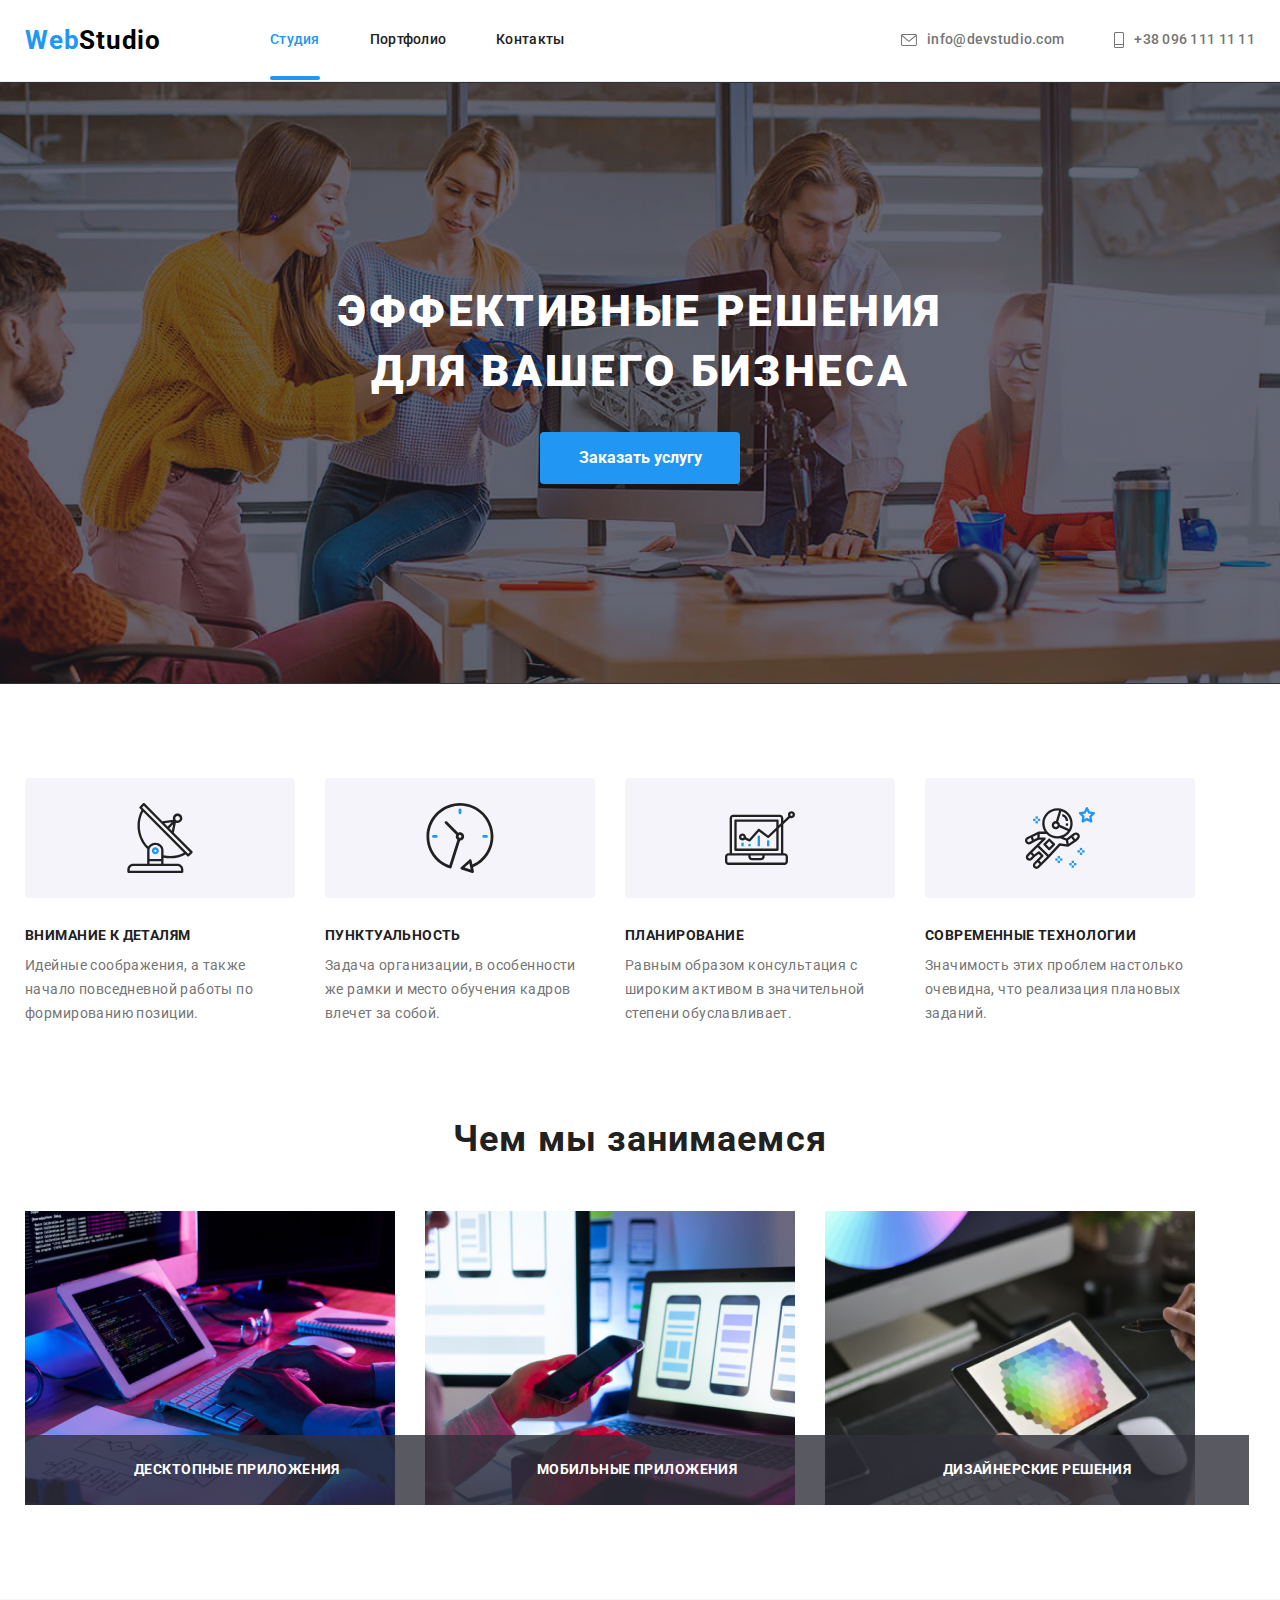
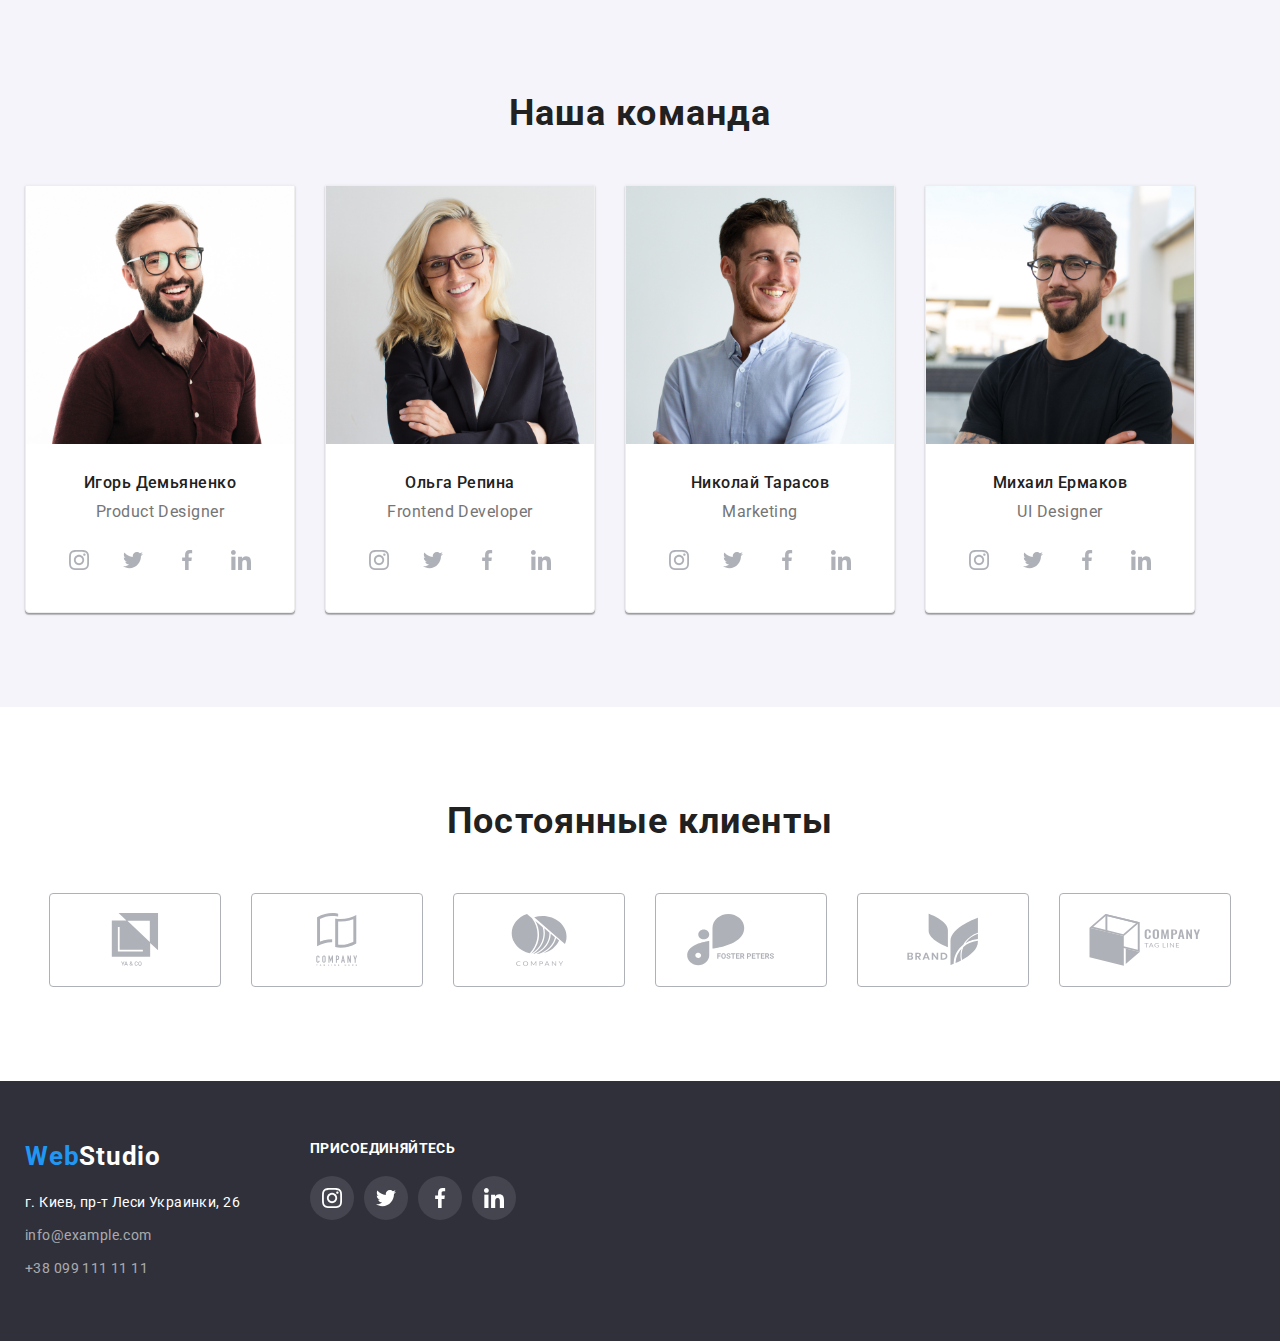
==== index.html @ 44e0717c "в секции чем мы занимаемся спозиционирован фон поверх изображения, сделано подчёркивание ссылки на т" ====
<!DOCTYPE html>
    <html lang="ru">
    <head>
        <meta charset="UTF-8">
        <meta http-equiv="X-UA-Compatible" content="IE=edge">
        <meta name="viewport" content="width=device-width, initial-scale=1.0">
        <title>Document</title>
        <link rel="preconnect" href="https://fonts.googleapis.com">
    <link rel="preconnect" href="https://fonts.gstatic.com" crossorigin>
    <link rel="preconnect" href="https://fonts.googleapis.com">
    <link rel="preconnect" href="https://fonts.gstatic.com" crossorigin>
    <link href="https://fonts.googleapis.com/css2?family=Raleway:wght@700&family=Roboto:wght@400;500;900&display=swap" rel="stylesheet">
    <link rel="stylesheet" href="https://cdnjs.cloudflare.com/ajax/libs/modern-normalize/1.1.0/modern-normalize.min.css" integrity="sha512-wpPYUAdjBVSE4KJnH1VR1HeZfpl1ub8YT/NKx4PuQ5NmX2tKuGu6U/JRp5y+Y8XG2tV+wKQpNHVUX03MfMFn9Q==" crossorigin="anonymous" referrerpolicy="no-referrer" />
    <link rel="stylesheet" href="css/style.css">
    </head>
    <body>
                        <!--navigation section-->

        <header class="header">
        <div class="container main-nav">
        <nav class="nav">
            <a href="#" class="logo"><span class="web">Web</span><span class="studio">Studio</span></a>
            <ul class="header-link">
            <li class="header-item"><a  href="index.html" class="header-info active">Cтудия</a></li>
            <li class="header-item"><a href="portfolio.html" class="header-info" >Портфолио</a></li>
            <li class="header-item"><a href="#" class="header-info" >Контакты</a></li>
            </ul>
        </nav>
                
             <ul class="header-link-connect">
             <li class="header-list">
                 <a href="malto:info@devstudio.com" class="malto">
                    <svg class="connect-icon" width="16" height="12">
                        <use href="./img/icons.svg#icon-envelope"></use>
                    </svg> info@devstudio.com
                 </a>  
            </li>
             <li class="header-list">
                 <a href="tel:+380961111111" class="telephone">
                    <svg class="connect-icon" width="10" height="16">
                        <use href="./img/icons.svg#icon-Vector"></use>
                    </svg> +38 096 111 11 11
                 </a>
            </li>
            </ul>
        </div>
        </header>
        



                        <!--business section-->
       <main class="main">                
    <section class="section-business">
    <div class="container">
        <h1 class="business-item">Эффективные решения <br> для вашего бизнеса</h1>
        <button class="button" data-modal-open>Заказать услугу</button>
    </div>
    </section>
        
        

                            <!--peculiarities section-->
                            
    <section class="peculiarities-section">
        <div class="container">
    <ul class="section-list">
        <li class="section-item">
            <div class="hero-container">
                <svg class="hero-icon" width="70" height="70" > 
                    <use href="./img/icons.svg#icon-antenna-1">
                    </use>
                </svg>
            </div>
            <h3 class="hero">Внимание к деталям</h3>
            <p class="hero-info">Идейные соображения, а также начало повседневной работы по формированию позиции.</p>
        
        </li>
        <li class="section-item">
            <div class="hero-container">
                <svg class="hero-icon" width="70" height="70" > 
                    <use href="./img/icons.svg#icon-clock-1">
                    </use>
                </svg>
            </div>
            <h3 class="hero">Пунктуальность</h3>
            <p class="hero-info">Задача организации, в особенности же рамки и место обучения кадров влечет за собой.</p>
        </li>
        <li class="section-item">
            <div class="hero-container">
                <svg class="hero-icon" width="70" height="70" > 
                    <use href="./img/icons.svg#icon-diagram-1">
                    </use>
                </svg>
            </div>
            <h3 class="hero">Планирование</h3>
            <p class="hero-info">Равным образом консультация с широким активом в значительной степени обуславливает.</p>
        </li>
        <li class="section-item">
            <div class="hero-container">
                <svg class="hero-icon" width="70" height="70" > 
                    <use href="./img/icons.svg#icon-astronaut-1">
                    </use>
                </svg>
            </div>
            <h3 class="hero">Современные технологии</h3>
            <p class="hero-info">Значимость этих проблем настолько очевидна, что реализация плановых заданий.</p>
        </li>
    </ul>
        </div>
    </section>

                            <!--foto section-->

    <section class="foto-section">
        <div class="container">
            <h2 class="section-hero">Чем мы занимаемся</h2>
            <ul class="foto-item">
            <li class="foto-list">
                    
    <div class="foto-wrap">
        <img src="img/img.png" alt="работа на компьютери" width="370">
         <p class="foto-text">
            Десктопные приложения
        </p>
    </div>
        </li>

            <li class="foto-list">
    <div class="foto-wrap">
        <img src="img/box2.png" alt="телефон и компьютер" width="370">
        <p class="foto-text">
        Мобильные приложения
        </p>
    </div>
            </li>
            <li class="foto-list">
        <div class="foto-wrap">
            <img src="img/box3.png" alt="планшет" width="370">
            <p class="foto-text">
                Дизайнерские решения
            </p>
        </div>
            </li>
            </ul>
        </div>
    </section> 
                

                            <!--command section-->

            <section class="section-comand">
            <div class="container">
                 
    <h2 class="section-comand-hero">Наша команда</h2>

    <ul class="comand-list">
        <li class="comand-item">
            <img src="img/img.jpg" alt="Игорь Демьяненко" width="270">
            <div class="work">
                <h3 class="comand-hero">Игорь Демьяненко</h3> 
                <p class="comand-hero-info">Product Designer</p>
                
        <ul class="comand-socials-list">
            <li class="comand-socials-item">
                <a href="#" class="comand-socials-link">
                <svg class="comand-socials-lcon" width="20" height="20">
                <use href="./img/icons.svg#icon-instagram"></use>
                </svg>
                </a>
            </li>
            <li class="comand-socials-item">
                <a href="#" class="comand-socials-link">
                <svg class="comand-socials-lcon" width="20" height="20">
                <use href="./img/icons.svg#icon-twitter"></use>
                </svg>
                </a>
            </li>
            <li class="comand-socials-item">
                <a href="" class="comand-socials-link">
                <svg class="comand-socials-lcon" width="20" height="20">
                <use href="./img/icons.svg#icon-facebook"></use>
                </svg>
                </a>
            </li>
            <li class="comand-socials-item">
                <a href="" class="comand-socials-link">
                <svg class="comand-socials-lcon" width="20" height="20">
                <use href="./img/icons.svg#icon-linkedin"></use>
                </svg>
                </a>
            </li>
        </ul>
            </div>
        </li>
                        
        
            <li class="comand-item">
                <img src="img/img(1).jpg" alt="Ольга Репина" width="270">
                <div class="work">
                    <h3 class="comand-hero">Ольга Репина</h3> 
                    <p class="comand-hero-info">Frontend Developer</p>

        <ul class="comand-socials-list">
            <li class="comand-socials-item">
                    <a href="" class="comand-socials-link">
                    <svg class="comand-socials-lcon" width="20" height="20">
                    <use href="./img/icons.svg#icon-instagram"></use>
                    </svg>
                    </a>
            </li>
            <li class="comand-socials-item">
                    <a href="" class="comand-socials-link">
                    <svg class="comand-socials-lcon" width="20" height="20">
                    <use href="./img/icons.svg#icon-twitter"></use>
                    </svg>
                    </a>
            </li>
            <li class="comand-socials-item">
                    <a href="" class="comand-socials-link">
                    <svg class="comand-socials-lcon" width="20" height="20">
                    <use href="./img/icons.svg#icon-facebook"></use>
                    </svg>
                    </a>
            </li>
            <li class="comand-socials-item">
                    <a href="" class="comand-socials-link">
                    <svg class="comand-socials-lcon" width="20" height="20">
                    <use href="./img/icons.svg#icon-linkedin"></use>
                    </svg>
                    </a>
            </li>
        </ul>
                </div>
            </li>
        

            <li class="comand-item">
                <img src="img/img(2).jpg" alt="Николай Тарасов" width="270">
                <div class="work">
                    <h3 class="comand-hero">Николай Тарасов</h3> 
                    <p class="comand-hero-info">Marketing</p>

        <ul class="comand-socials-list">
            <li class="comand-socials-item">
                <a href="" class="comand-socials-link">
                <svg class="comand-socials-lcon" width="20" height="20">
                <use href="./img/icons.svg#icon-instagram"></use>
                </svg>
                </a>
            </li>
            <li class="comand-socials-item">
                <a href="" class="comand-socials-link">
                <svg class="comand-socials-lcon" width="20" height="20">
                <use href="./img/icons.svg#icon-twitter"></use>
                </svg>
                </a>
            </li>
            <li class="comand-socials-item">
                <a href="" class="comand-socials-link">
                <svg class="comand-socials-lcon" width="20" height="20">
                <use href="./img/icons.svg#icon-facebook"></use>
                </svg>
                </a>
            </li>
            <li class="comand-socials-item">
                <a href="" class="comand-socials-link">
                <svg class="comand-socials-lcon" width="20" height="20">
                <use href="./img/icons.svg#icon-linkedin"></use>
                </svg>
                </a>
            </li>
        </ul>
                </div>
            </li>        

    
        <li class="comand-item">
                <img src="img/img(3).jpg" alt="Михаил Ермаков" width="270">
                <div class="work">
            <h3 class="comand-hero"> Михаил Ермаков</h3>
            <p class="comand-hero-info">UI Designer</p>

        <ul class="comand-socials-list">
            <li class="comand-socials-item">
                    <a href="" class="comand-socials-link">
                    <svg class="comand-socials-lcon" width="20" height="20">
                    <use href="./img/icons.svg#icon-instagram"></use>
                    </svg>
                    </a>
            </li>
            <li class="comand-socials-item">
                    <a href="" class="comand-socials-link">
                    <svg class="comand-socials-lcon" width="20" height="20">
                    <use href="./img/icons.svg#icon-twitter"></use>
                    </svg>
                    </a>
            </li>
            <li class="comand-socials-item">
                    <a href="" class="comand-socials-link">
                    <svg class="comand-socials-lcon" width="20" height="20">
                    <use href="./img/icons.svg#icon-facebook"></use>
                    </svg>
                    </a>
            </li>
            <li class="comand-socials-item">
                    <a href="" class="comand-socials-link">
                    <svg class="comand-socials-lcon" width="20" height="20">
                    <use href="./img/icons.svg#icon-linkedin"></use>
                    </svg>
                    </a>
            </li>
        </ul>
            </div>
        </li>
    </ul>
        </div>
          </section>
        </main> 

                    <!--clients-->

            <section class="client">
        <div class="container">

        <h2 class="permanent-client">Постоянные клиенты</h2>

        <ul class="client-list">
        <li class="client-item">
        <a class="client-link" href="">
            <svg class="client-icon" width="160" height="53">
                <use href="./img/icons.svg#icon-yaco">
                </use>
            </svg>
        </a>
        </li>
        
            <li class="client-item">
            <a class="client-link" href="">
                <svg class="client-icon" width="160" height="53">
                    <use href="./img/icons.svg#icon-tagline">
                    </use>
                </svg>
            </a>
            </li>
            
        <li class="client-item">
        <a class="client-link" href="">
            <svg class="client-icon" width="160" height="53">
                <use href="./img/icons.svg#icon-company">
                </use>
            </svg>
        </a>
        </li>
  
        <li class="client-item">
        <a class="client-link" href="">
            <svg class="client-icon" width="160" height="53">
                <use href="./img/icons.svg#icon-fosterpeters">
                </use>
            </svg>
        </a>
        </li>
   
        <li class="client-item">
        <a class="client-link" href="">
            <svg class="client-icon" width="160" height="53">
                <use href="./img/icons.svg#icon-brand">
                </use>
            </svg>
        </a>
        </li>
                                
            <li class="client-item">
            <a class="client-link" href="">
                <svg class="client-icon" width="160" height="53">
                    <use href="./img/icons.svg#icon-taglinecompany">
                    </use>
                </svg>
            </a>
            </li>
            </ul>
        </div>
            </section>

                            <!--footer section-->

        <footer class="footer">
            <div class="container">
                <div class="footer-colum">
                    <div class="colum-adress">
                <a href="#" class="logo-footer"><span class="web">Web</span><span class="studio-white">Studio</span></a>
                <address class="footer-info">
                    <ul class="footer-item">
                        <li class="footer-list"><a class="footer-link adress" href="#"> г. Киев, пр-т Леси Украинки, 26 </a></li>
                        <li class="footer-list"><a class="footer-link" href="malto:info@devstudio.com"> info@example.com</a></li>
                        <li class="footer-list"><a class="footer-link" href="tel:+380961111111"> +38 099 111 11 11</a></li>
                    </ul>
                </address>
                </div>
            

            
        <div class="colum">
            
    <div class="footer-join">
        <p class="join-text">присоединяйтесь</p>
        <ul class="join-list">
            <li class="join-item">
                <a href="" class="join-link">
                    <svg class="join-icon" width="20" height="20">
                        <use href="./img/icons.svg#icon-instagram"></use>
                    </svg>
                </a>
            </li>
            <li class="join-item">
                <a href="" class="join-link">
                    <svg class="join-icon" width="20" height="20">
                        <use href="./img/icons.svg#icon-twitter"></use>
                    </svg>
                </a>
            </li>
            <li class="join-item">
                <a href="" class="join-link">
                    <svg class="join-icon" width="20" height="20">
                        <use href="./img/icons.svg#icon-facebook"></use>
                    </svg>
                </a>
            </li>
            <li class="join-item">
            <a href="" class="join-link">
            <svg class="join-icon" width="20" height="20">
            <use href="./img/icons.svg#icon-linkedin"></use>
            </svg>
            </a>
            </li>
        </ul>
    </div>
        </div>
        </div>
    </div>
</footer>

        <div class="backdrop is-hidden" data-modal>
        <div class="modal">
        <button type="button" class="modal-close-btn" data-modal-close>
            <svg class="modal-close-icon" width="11" height="11">
                <use href="./img/icons.svg#icon-close"></use>
            </svg>
        </button>
        </div>
        </div>

        <script>
            (() => {
        const refs = {
            openModalBtn: document.querySelector("[data-modal-open]"),
            closeModalBtn: document.querySelector("[data-modal-close]"),
            modal: document.querySelector("[data-modal]"),
        };

        refs.openModalBtn.addEventListener("click", toggleModal);
        refs.closeModalBtn.addEventListener("click", toggleModal);

        function toggleModal() {
            refs.modal.classList.toggle("is-hidden");
        }
        })();
        </script>

</body>
</html>
---- css/style.css ----
:root{
    --ptimary-text-color: #757575 ;
    --title-text-color: #212121 ;
    /* --background-text-color: ; */
    --btn-color: #ffffff; 
    --second-btn-color: #2196F3; 
 } 


body{
    font-family: 'Raleway', sans-serif;
    font-family: 'Roboto', sans-serif;
    padding: 0;
    margin: 0;
    font-size: 14px;
    letter-spacing: 0.03em;
}

h1, h2, h3, h4, h5, h6{
    font-weight: 700;
    padding: 0;
    margin: 0;
}

p{
margin: 0;
}

a{
    color: #212121;
    text-decoration: none;
}

ul{
    margin: 0;
    padding: 0;
}

button{
    cursor: pointer;
}

li{
 list-style-type: none;
}

img{
    display: block;
    max-width: 100%;
    height: auto;
}


.container{
    width: 1230px;
    padding-left: 15px;
    padding-right: 15px;
    margin-left: auto;
    margin-right: auto;
    /* outline: 2px solid red; */
}

/* -----------Header---------------- */



.header{
    padding-top: 25px;
    padding-bottom: 25px;
    border-bottom: 1px solid #ECECEC;
    
    font-weight: 500;
    font-size: 14px;
    line-height: 1.14;
    letter-spacing: 0.02em;
    color: #212121;
  
}


.main-nav{
    display: flex;
    
}

.nav{
    display: flex;
    align-items: center;

}

.logo{
    width: 145px;
    font-weight: 700;
    font-size: 26px;
    line-height: 1.19;
    letter-spacing: 0.03em;

    }

.web{
    color: #2196F3;
    }
    .studio{
    color: #000000;
    }

    
.header-link{
    display: flex;
    margin-left: 50px;
    align-items: center;
    

}

.header-item{
    margin-left: 50px;
    

}

.active{
    color: var(--second-btn-color);
    position: relative;
}

.active::after{
    content: '';
    width: 100%;
    height: 4px;
    position: absolute;
    background-color: var(--second-btn-color);
    left: 0;
    bottom: -33px;
    border-radius: 2px;
    

}

.header-info:hover, 
.header-info:focus{
    color:var(--second-btn-color);
    transition: transform 250ms cubic-bezier(0.4, 0, 0.2, 1);
}

.header-info:active{
    color: var(--second-btn-color)
}

.header-icon{
    display: flex;
}

.header-link-connect{
    display: flex;
    align-items: center;
    margin-left: auto;
    
    
}

.header-list{
margin-left: 50px;

}

.connect-icon{
   margin-right: 10px;
}



.malto{
    display: flex;
    justify-content: center;
    align-items: center;

    color: #757575;
    fill: currentColor;
       
}
.telephone{
    display: flex;
    justify-content: center;
    align-items: center;

    fill: currentColor;
    color: #757575;
    
}

.malto:hover, .malto:focus,
.telephone:hover, .telephone:focus{
    color: #2196F3;
    fill: currentColor;
    transition: transform 250ms cubic-bezier(0.4, 0, 0.2, 1);
}

/*-----------business section------------ */

.main{
   

}

.section-business{
    background-image: linear-gradient(
    rgba(47, 48, 58, 0.4), 
    rgba(47, 48, 58, 0.4)), 
    url(../img/Img\(10\).jpg);
    background-repeat: no-repeat;
    background-position:center;


    text-align: center;
    display: flex;
    background-color: #2F303A;
    padding-top: 200px;
    padding-bottom: 200px; 
     
}

.business-item{
    margin-bottom: 30px;
    color: #FFFFFF;

    font-weight: 900;
    font-size: 44px;
    line-height: 1.36;
    letter-spacing: 0.06em;
    text-transform: uppercase;
  
}

.button{
    
    min-width: 200px;
    display: inline-block;
    border-radius: 4px;
    padding: 10px 32px;
    text-align: center;
    border: 1px solid transparent;

    color: var(--btn-color);
    background: #2196F3;
    cursor: pointer;
    

    font-family: inherit;
    font-size: 16px;
    line-height: 1.88;
    font-weight: 700;
    
}

.button:hover, 
.button:focus{
    background: #2196F3;
    transition: transform 250ms cubic-bezier(0.4, 0, 0.2, 1);
    
}

/*--------peculiarities section-----*/

.peculiarities-section{
    padding-top: 94px;
    
}

.section-list{
    display: flex;
}

.section-item{
    margin-right: 30px;
}

.section-item:nth-child(4){
    margin-right: 0;
}

.hero-container{
    display: flex;
    align-items: center;
    justify-content: center;

    width: 270px;
    height: 120px;
    background: #F5F4FA;
    border-radius: 4px;
    margin-bottom: 30px;

}

.hero-icon{

}

.hero{
    margin-bottom: 10px;
    color: var(--title-text-color);

    font-weight: 700;
    font-size: 14px;
    line-height: 1.14;
    letter-spacing: 0.03em;
    text-transform: uppercase;

  
}

.hero-info{
    color: var(--ptimary-text-color);

    width: 270px;
    font-size: 14px;
    line-height: 1.71;
    letter-spacing: 0.03em;
    
   
    
}
/*-----------foto section------------*/

.foto-section{
    padding-top: 94px;
    padding-bottom: 94px;
    
}

.section-hero{
    color: var(--title-text-color);
    margin-bottom: 50px;

    font-weight: 700;
    font-size: 36px;
    line-height: 1.16;
    text-align: center;
    letter-spacing: 0.03em;

    
    
}

.foto-item{
    display: flex;
    flex-wrap: inherit;
    
}

.foto-list{
    margin-right: 30px;
}

.foto-list:nth-child(3){
    margin-right: 0;
}

.foto-wrap{
     position: relative;   
}

.text-wrap{

}

.foto-text{
    position: absolute;
    bottom: 0;
    left: 0;
    width: 100%;
    padding: 27px;

    font-weight: 700;
    font-size: 14px;
    line-height: 1.14;
    text-align: center;
    letter-spacing: 0.03em;
    text-transform: uppercase;

    color: #FFFFFF;
    background: rgba(47, 48, 58, 0.8);
}

/*---------command section-----------*/

.section-comand{
    background: #F5F4FA;
    padding-top: 94px;
    padding-bottom: 94px;
}


.section-comand-hero{
    margin-bottom: 50px;
    color: var(--title-text-color);
    
    font-weight: 700;
    font-size: 36px;
    line-height: 1.16;
    text-align: center;
    letter-spacing: 0.03em;

}



.comand-list{
    display: flex;
    
}


.comand-item{
    box-sizing: border-box;
    border: 1px solid #EEEEEE;
    box-shadow: 0px 1px 3px rgba(0, 0, 0, 0.12), 0px 1px 1px rgba(0, 0, 0, 0.14), 0px 2px 1px rgba(0, 0, 0, 0.2);
    border-radius: 0px 0px 4px 4px;
    margin-right: 30px;
    background: #FFFFFF;
    width: 270px;
    
}


.comand-item:nth-child(4){
    margin-right: 0;
}


.work{
    padding-top: 30px;
    padding-bottom: 30px;
    
}

.comand-hero{
    color: var(--title-text-color);
    padding-bottom: 10px;

    font-weight: 500;
    font-size: 16px;
    line-height: 1.18;
    text-align: center;
    letter-spacing: 0.03em;
    
}

.comand-hero-info{
    margin-bottom: 16px;

    color: var(--ptimary-text-color);
    
    font-size: 16px;
    line-height: 1.18;
    text-align: center;
    letter-spacing: 0.03em;
  
}

.comand-socials-list{
    display: flex; 
    justify-content: center; 
    
}

.comand-socials-item{
   
}

.comand-socials-link{
    width: 44px;
    height: 44px;
    border-radius: 50%;
    
    display: flex;
    align-items: center;
    justify-content: center;
    color: #AFB1B8;
    
}

.comand-socials-lcon{
   fill: currentColor;
}

.comand-socials-link:hover{
    background-color: #2196f3;
    color: #ffffff;
}

.comand-socials-item+.comand-socials-item{
    margin-left: 10px;
}



         /* clients */

.client{
    padding-top: 94px;
    padding-bottom: 94px;
}


.permanent-client{
    margin-bottom: 50px;
    font-weight: 700;
    font-size: 36px;
    line-height: 1.16;
    text-align: center;
    letter-spacing: 0.03em;
    
    color: #212121;
}

.client-list{
    display: flex;
    justify-content: center;
    
}

.client-item{
    margin-right: 30px;
  
}

.client-item:nth-child(6){
    margin-right: 0;
}

.client-item:hover{
    border-color: #2196F3;
}





.client-link{
    width: 170px;
    height: 92px;

    border: 1px solid #AFB1B8;
    border-radius: 4px;

    display: flex;
    align-items: center;
    justify-content: center;
    color: #AFB1B8;
    
    
}

.client-link:hover{
    border: 1px solid #2196F3;
    color: #2196F3;
    transition: transform 250ms cubic-bezier(0.4, 0, 0.2, 1);
}

.client-icon{
    fill: currentColor;
}


/*---------footer section---------*/

.footer-colum{
display: flex;

}

.colum-adress{

}


.colum{
    margin-left: 70px;
}

.footer{
    padding-bottom: 60px; 
    padding-top: 60px;
    background: #2F303A;
    
}

.logo-footer{
    margin-bottom: 20px; 
    display: inline-block;

    font-style: normal;
    font-weight: 700;
    font-size: 26px;
    line-height: 1.19;
    letter-spacing: 0.03em;   
}

.studio-white{
    color: #FFFFFF;
}

.footer-info{
  
}

.footer-item{
    font-style: normal;
    
}

.footer-list{
   margin-bottom: 9px;
}

.footer-list:nth-child(3){
    margin-bottom: 0;
}

.footer-link{
    font-size: 14px;
    line-height: 1.7;
    letter-spacing: 0.03em;
    color: rgba(255, 255, 255, 0.6);
    
}

.adress{
    font-size: 14px;
    line-height: 1.7;
    letter-spacing: 0.03em;
    color: #FFFFFF;
}

.footer-link:hover, 
.footer-link:focus{
    color: #2196F3;
    transition: transform 250ms cubic-bezier(0.4, 0, 0.2, 1);
}

.footer-join{
    

}

.join-text{
    
    margin-bottom: 20px;

    font-weight: 700;
    font-size: 14px;
    line-height: 1.14;
    letter-spacing: 0.03em;
    text-transform: uppercase;
    
    color: #FFFFFF;
}

.join-list{
    display: flex;
    justify-content: center;
}

.join-item{

}

.join-item + .join-item{
    margin-left: 10px;
}

.join-link{
    display: flex;
    justify-content: center;
    align-items: center;
    color: #ffffff;
    background: rgba(255, 255, 255, 0.1);
    border-radius: 50%;
    width: 44px;
    height: 44px;
    
}

.join-icon{
fill: currentColor;
}

.join-link:hover, 
.join-link:focus{
    background-color: #2196F3;
    transition: transform 250ms cubic-bezier(0.4, 0, 0.2, 1);
    
}


/*----------portfolio.html------------*/

 .main-item{
    padding-top: 94px;
    }

.btn-list:hover, 
.btn-list:focus{
    background: #2196F3;
    color: #FFFFFF;
    box-shadow: 0px 3px 1px rgba(0, 0, 0, 0.1),
    0px 1px 2px rgba(0, 0, 0, 0.08),
    0px 2px 2px rgba(0, 0, 0, 0.12);
    transition: transform 250ms cubic-bezier(0.4, 0, 0.2, 1);
}

.main-btn{
    margin-bottom: 50px;
    display: flex;
    justify-content: center; 
    }

.btn{
    margin-right: 8px;
    
    }

    .btn:nth-child(5){
        margin-right: 0;
    }

.btn-list{
    padding-top: 50px;
    display: inline-block;

    border-radius: 4px;
    padding: 6px 22px;
    border: 1px solid transparent;
    
    font-weight: 500;
    font-size: 16px;
    line-height: 1.62;
    text-align: center;
    letter-spacing: 0.03em;
    cursor: pointer;
    color: #212121;
    background: #F5F4FA;
    
    }

.btn-list.secondary {
    background: #2196F3;
    color: #FFFFFF;
    }


.main-foto-list{
    padding-bottom: 50px;
    display: flex;
    flex-wrap: wrap;   
}

.main-list a{
    display: block;  
    }
    

.main-list{
    box-sizing: border-box;
    border: 1px solid #EEEEEE;
    
    margin-top: 20px;
    margin-right: 30px;
    position: relative;  
    }

    
.main-list:nth-child(3n){
        margin-right: 0;
    }

.main-list:nth-child(-n + 3){
    margin-top: 0px;
    }

.main-list a:hover, .main-list a:focus{
    background: #FFFFFF;
    
    box-shadow: 0px 1px 1px rgba(0, 0, 0, 0.12), 
    0px 4px 4px rgba(0, 0, 0, 0.06), 
    1px 4px 6px rgba(0, 0, 0, 0.16);  
    }

.main-list:hover, .main-list:focus{
    box-shadow: 0px 1px 1px rgba(0, 0, 0, 0.12), 
    0px 4px 4px rgba(0, 0, 0, 0.06), 
    1px 4px 6px rgba(0, 0, 0, 0.16);
    transition: transform 250ms cubic-bezier(0.4, 0, 0.2, 1)
    }


.main-wrap{
    position: relative;
    overflow: hidden;
 }

.main-text{
    position: absolute;
    top: 0;
    left: 0;

    padding: 63px 24px;

    background: rgba(33, 150, 243, 0.9);
    font-size: 18px;
    line-height: 1.55;
    letter-spacing: 0.03em;
    color: #FFFFFF;
    height: 100%;
    transform: translateY(100%);
    transition: transform 250ms cubic-bezier(0.4, 0, 0.2, 1); 
    }

.main-list:hover .main-text{
    transform: translateY(0);
    }

.main-hero{
    padding-top: 20px;
    padding-left: 24px;

    font-weight: 700;
    font-size: 18px;
    line-height: 2;
    letter-spacing: 0.06em;
    color: var(--title-text-color);
    }

.main-hero-list{
    padding-bottom: 20px;
    padding-left: 24px;

    font-size: 16px;
    line-height: 1.88;
    letter-spacing: 0.03em;
    color: var(--ptimary-text-color);
    }

.backdrop{
    
    position: fixed;
    top: 0;

    width: 100vw;
    height: 100vh;
    background: rgba(0, 0, 0, 0.2);
    transition: opacity 250ms, 
    visibility 250ms;
    
}

.modal{
    position: absolute;
    width: 528px;
    min-height: 581px;
    top: 50%;
    left: 50%;
    transform: translate(-50%, -50%);

    background-color: #FFFFFF;
    border-radius: 4px;
    box-shadow: 0px 1px 3px rgba(0, 0, 0, 0.12),
     0px 1px 1px rgba(0, 0, 0, 0.14),
     0px 2px 1px rgba(0, 0, 0, 0.2);
}

.modal-close-btn{
    position: absolute;
    top: 8px;
    right: 8px;
    background-color: transparent;
    width: 30px;
    height: 30px;
    border-radius: 50%;
    border: 1px solid rgba(0, 0, 0, 0.1);
}

.modal-close-icon{
    
}

.is-hidden{
    opacity: 0;
    pointer-events: none;
    visibility: hidden;
}
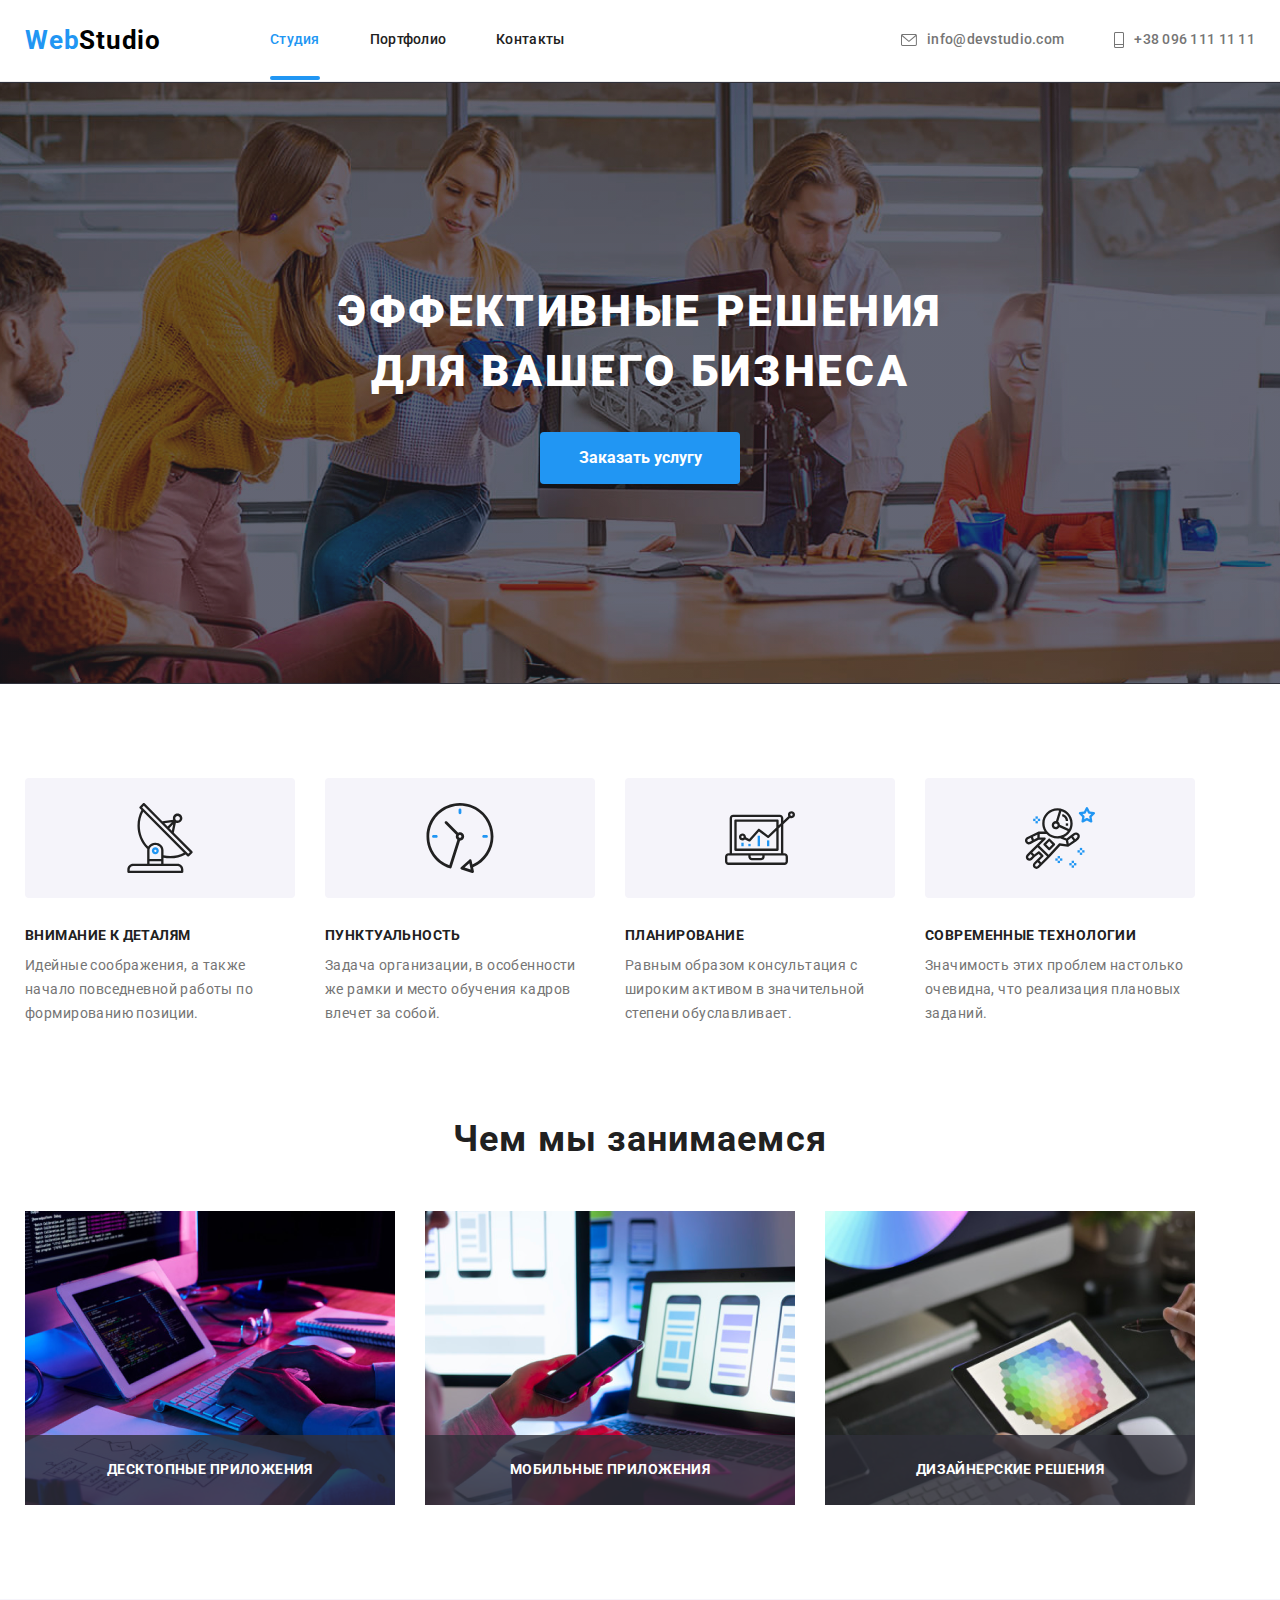
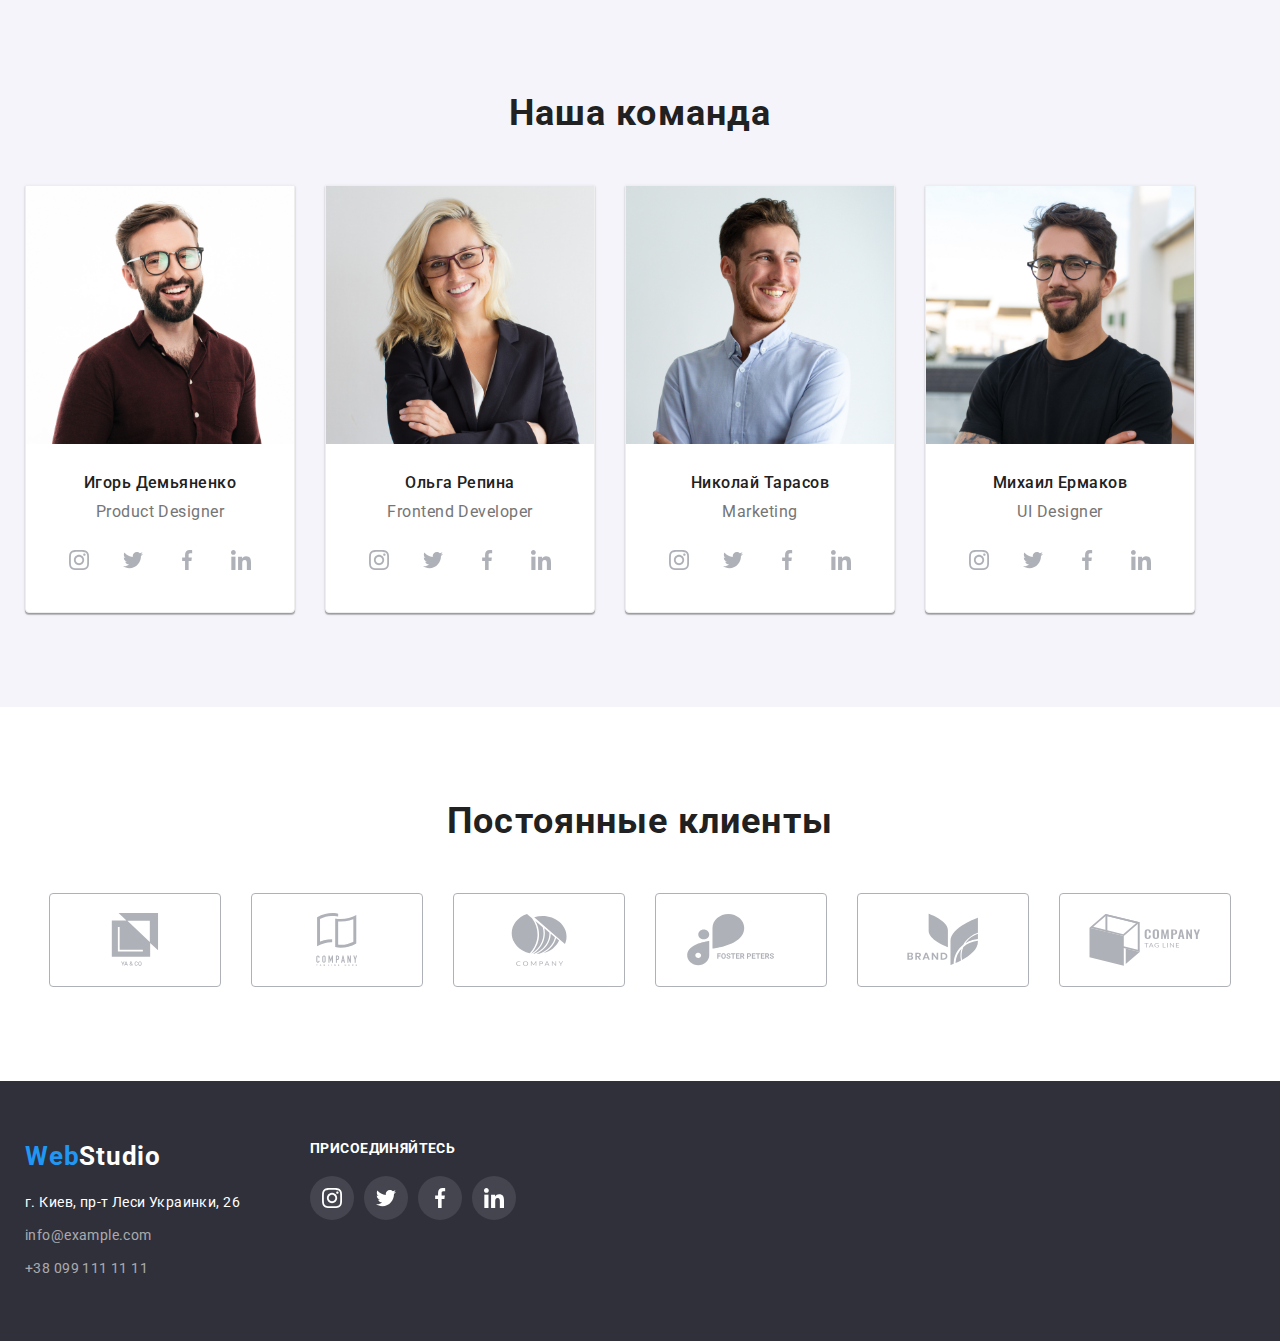
==== commit 378cf27f: "на ссылки добавлена анимация, fofto-text спозиционировано флексами, в main-text ссылка вложена в li " ====
--- a/index.html
+++ b/index.html
@@ -10,7 +10,7 @@
     <link rel="preconnect" href="https://fonts.googleapis.com">
     <link rel="preconnect" href="https://fonts.gstatic.com" crossorigin>
     <link href="https://fonts.googleapis.com/css2?family=Raleway:wght@700&family=Roboto:wght@400;500;900&display=swap" rel="stylesheet">
-    <link rel="stylesheet" href="https://cdnjs.cloudflare.com/ajax/libs/modern-normalize/1.1.0/modern-normalize.min.css" integrity="sha512-wpPYUAdjBVSE4KJnH1VR1HeZfpl1ub8YT/NKx4PuQ5NmX2tKuGu6U/JRp5y+Y8XG2tV+wKQpNHVUX03MfMFn9Q==" crossorigin="anonymous" referrerpolicy="no-referrer" />
+    <link rel="stylesheet" href="https://cdnjs.cloudflare.com/ajax/libs/modern-normalize/1.1.0/modern-normalize.min.css" integrity="sha512-wpPYUAdjBVSE4KJnH1VR1HeZfpl1ub8YT/NKx4PuQ5NmX2tKuGu6U/JRp5y+Y8XG2tV+wKQpNHVUX03MfMFn9Q==" crossorigin="anonymous" referrerpolicy="no-referrer"/>
     <link rel="stylesheet" href="css/style.css">
     </head>
     <body>
@@ -116,17 +116,14 @@
         <div class="container">
             <h2 class="section-hero">Чем мы занимаемся</h2>
             <ul class="foto-item">
-            <li class="foto-list">
-                    
-    <div class="foto-wrap">
-        <img src="img/img.png" alt="работа на компьютери" width="370">
-         <p class="foto-text">
-            Десктопные приложения
-        </p>
-    </div>
-        </li>
-
-            <li class="foto-list">
+                <li>    
+                    <div class="foto-wrap">
+                        <img src="img/img.png" alt="работа на компьютери" width="370">
+                        <p class="foto-text">Десктопные приложения</p>
+                    </div>
+                </li>
+
+            <li>
     <div class="foto-wrap">
         <img src="img/box2.png" alt="телефон и компьютер" width="370">
         <p class="foto-text">
@@ -134,7 +131,7 @@
         </p>
     </div>
             </li>
-            <li class="foto-list">
+            <li>
         <div class="foto-wrap">
             <img src="img/box3.png" alt="планшет" width="370">
             <p class="foto-text">
@@ -450,23 +447,9 @@
         </button>
         </div>
         </div>
-
-        <script>
-            (() => {
-        const refs = {
-            openModalBtn: document.querySelector("[data-modal-open]"),
-            closeModalBtn: document.querySelector("[data-modal-close]"),
-            modal: document.querySelector("[data-modal]"),
-        };
-
-        refs.openModalBtn.addEventListener("click", toggleModal);
-        refs.closeModalBtn.addEventListener("click", toggleModal);
-
-        function toggleModal() {
-            refs.modal.classList.toggle("is-hidden");
-        }
-        })();
-        </script>
+        <script src="./js/modal.js"></script>
+
+        
 
 </body>
 </html>--- a/css/style.css
+++ b/css/style.css
@@ -29,7 +29,9 @@
 a{
     color: #212121;
     text-decoration: none;
-}
+    transition: 250ms cubic-bezier(0.4, 0, 0.2, 1);
+}
+
 
 ul{
     margin: 0;
@@ -141,7 +143,7 @@
 .header-info:hover, 
 .header-info:focus{
     color:var(--second-btn-color);
-    transition: transform 250ms cubic-bezier(0.4, 0, 0.2, 1);
+    
 }
 
 .header-info:active{
@@ -194,14 +196,11 @@
 .telephone:hover, .telephone:focus{
     color: #2196F3;
     fill: currentColor;
-    transition: transform 250ms cubic-bezier(0.4, 0, 0.2, 1);
 }
 
 /*-----------business section------------ */
 
 .main{
-   
-
 }
 
 .section-business{
@@ -257,8 +256,8 @@
 .button:hover, 
 .button:focus{
     background: #2196F3;
-    transition: transform 250ms cubic-bezier(0.4, 0, 0.2, 1);
-    
+    
+  
 }
 
 /*--------peculiarities section-----*/
@@ -349,20 +348,15 @@
     
 }
 
-.foto-list{
+.foto-item li {
     margin-right: 30px;
 }
-
-.foto-list:nth-child(3){
+.foto-item li:nth-child(3){
     margin-right: 0;
 }
 
 .foto-wrap{
      position: relative;   
-}
-
-.text-wrap{
-
 }
 
 .foto-text{
@@ -370,7 +364,11 @@
     bottom: 0;
     left: 0;
     width: 100%;
-    padding: 27px;
+    display: flex;
+    justify-content: center;
+    align-items: center;
+    height: 70px;
+   
 
     font-weight: 700;
     font-size: 14px;
@@ -410,7 +408,6 @@
     display: flex;
     
 }
-
 
 .comand-item{
     box-sizing: border-box;
@@ -477,8 +474,7 @@
     display: flex;
     align-items: center;
     justify-content: center;
-    color: #AFB1B8;
-    
+    color: #AFB1B8;  
 }
 
 .comand-socials-lcon{
@@ -488,6 +484,7 @@
 .comand-socials-link:hover{
     background-color: #2196f3;
     color: #ffffff;
+
 }
 
 .comand-socials-item+.comand-socials-item{
@@ -535,9 +532,6 @@
 }
 
 
-
-
-
 .client-link{
     width: 170px;
     height: 92px;
@@ -549,14 +543,13 @@
     align-items: center;
     justify-content: center;
     color: #AFB1B8;
-    
-    
+      
 }
 
 .client-link:hover{
     border: 1px solid #2196F3;
     color: #2196F3;
-    transition: transform 250ms cubic-bezier(0.4, 0, 0.2, 1);
+    
 }
 
 .client-icon{
@@ -637,7 +630,7 @@
 .footer-link:hover, 
 .footer-link:focus{
     color: #2196F3;
-    transition: transform 250ms cubic-bezier(0.4, 0, 0.2, 1);
+    
 }
 
 .footer-join{
@@ -690,8 +683,6 @@
 .join-link:hover, 
 .join-link:focus{
     background-color: #2196F3;
-    transition: transform 250ms cubic-bezier(0.4, 0, 0.2, 1);
-    
 }
 
 
@@ -708,7 +699,7 @@
     box-shadow: 0px 3px 1px rgba(0, 0, 0, 0.1),
     0px 1px 2px rgba(0, 0, 0, 0.08),
     0px 2px 2px rgba(0, 0, 0, 0.12);
-    transition: transform 250ms cubic-bezier(0.4, 0, 0.2, 1);
+   
 }
 
 .main-btn{
@@ -742,7 +733,7 @@
     cursor: pointer;
     color: #212121;
     background: #F5F4FA;
-    
+    transition:  250ms cubic-bezier(0.4, 0, 0.2, 1);
     }
 
 .btn-list.secondary {
@@ -788,12 +779,6 @@
     1px 4px 6px rgba(0, 0, 0, 0.16);  
     }
 
-.main-list:hover, .main-list:focus{
-    box-shadow: 0px 1px 1px rgba(0, 0, 0, 0.12), 
-    0px 4px 4px rgba(0, 0, 0, 0.06), 
-    1px 4px 6px rgba(0, 0, 0, 0.16);
-    transition: transform 250ms cubic-bezier(0.4, 0, 0.2, 1)
-    }
 
 
 .main-wrap{
@@ -879,6 +864,7 @@
     width: 30px;
     height: 30px;
     border-radius: 50%;
+    line-height: 30px;
     border: 1px solid rgba(0, 0, 0, 0.1);
 }
 
